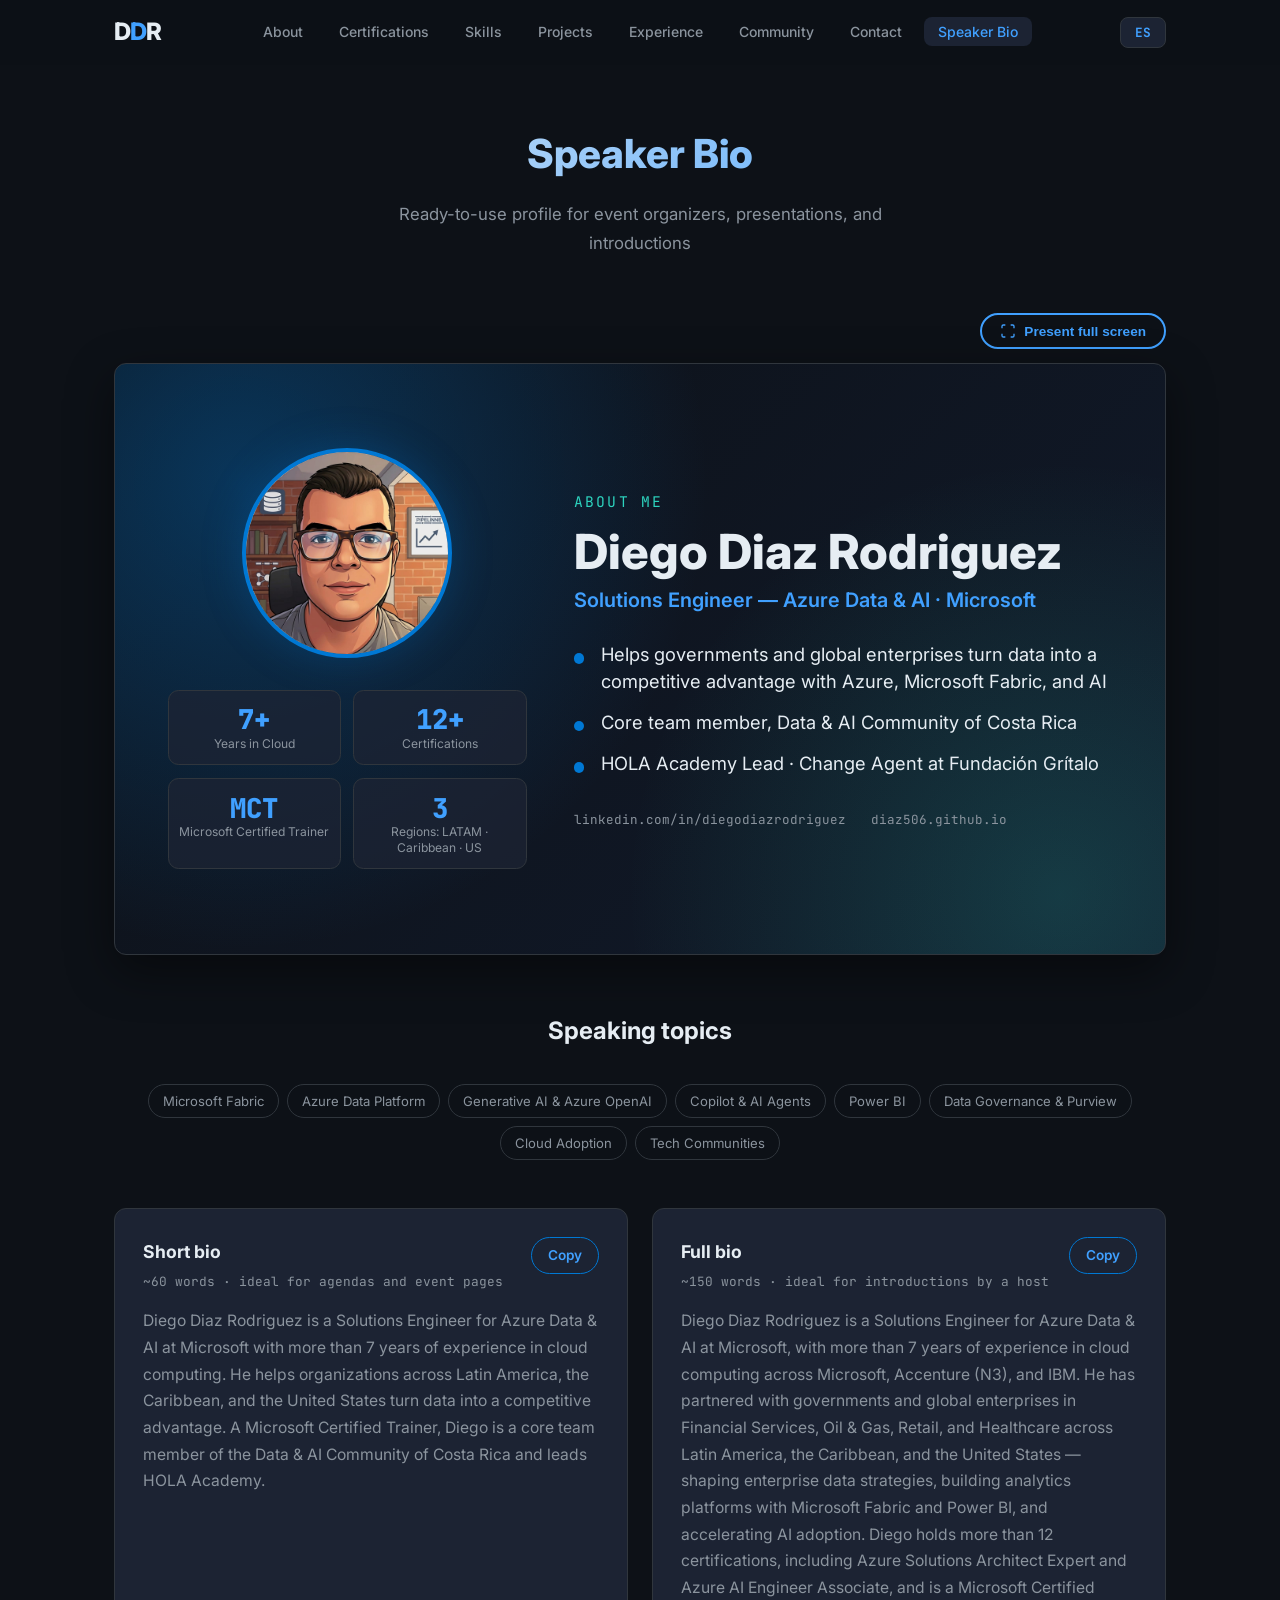
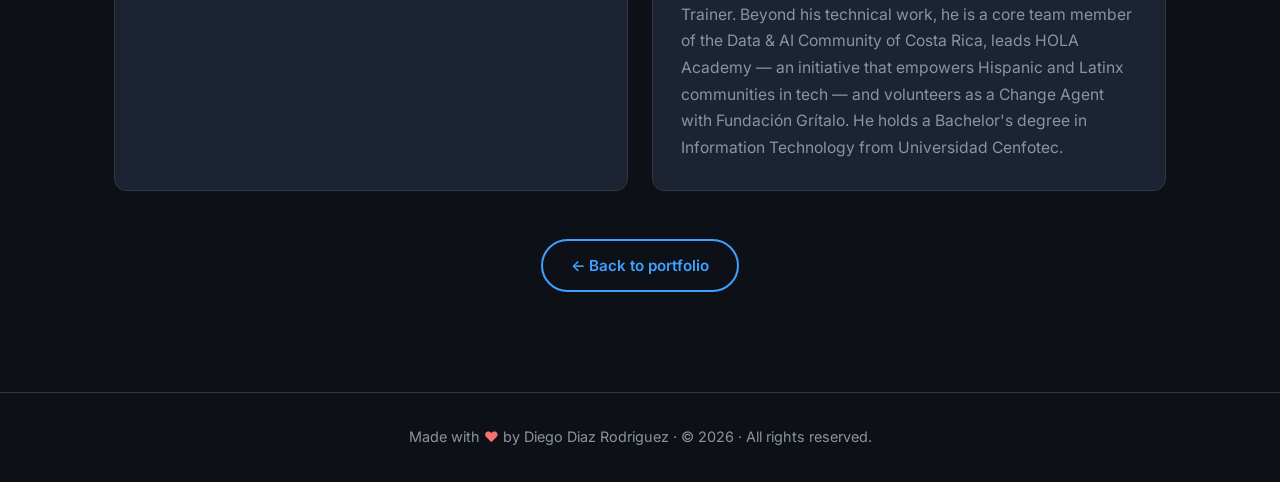
==== bio.html @ b1896396 "Update cloud experience to 7+, add Data & AI Community core team, add Speaker Bio page - About: Year" ====
<!DOCTYPE html>
<html lang="en" data-lang="en">
<head>
  <meta charset="UTF-8" />
  <meta name="viewport" content="width=device-width, initial-scale=1.0" />
  <title>Speaker Bio — Diego Diaz Rodriguez</title>
  <meta name="description" content="Speaker bio for Diego Diaz Rodriguez — Solutions Engineer, Azure Data & AI at Microsoft. Ready-to-use bios and an About Me slide for events and presentations." />
  <meta property="og:title" content="Speaker Bio — Diego Diaz Rodriguez" />
  <meta property="og:description" content="Ready-to-use speaker bio and About Me slide for events and presentations." />
  <meta property="og:type" content="profile" />
  <meta property="og:url" content="https://diaz506.github.io/bio.html" />
  <meta name="theme-color" content="#0d1117" />
  <link rel="preconnect" href="https://fonts.googleapis.com" />
  <link rel="preconnect" href="https://fonts.gstatic.com" crossorigin />
  <link href="https://fonts.googleapis.com/css2?family=Inter:wght@300;400;500;600;700;800&family=JetBrains+Mono:wght@400;500&display=swap" rel="stylesheet" />
  <link rel="stylesheet" href="css/style.css" />
  <link rel="icon" type="image/svg+xml" href="assets/favicon.svg" />
</head>
<body class="bio-page">

  <a href="#bio" class="skip-link">Skip to content</a>

  <!-- ═══════════════ NAVIGATION ═══════════════ -->
  <nav class="navbar scrolled" id="navbar">
    <div class="nav-container">
      <a href="index.html" class="nav-logo">D<span class="accent">D</span>R</a>
      <ul class="nav-links" id="nav-links">
        <li><a href="index.html#about" data-i18n="nav.about">About</a></li>
        <li><a href="index.html#certs" data-i18n="nav.certs">Certifications</a></li>
        <li><a href="index.html#skills" data-i18n="nav.skills">Skills</a></li>
        <li><a href="index.html#projects" data-i18n="nav.projects">Projects</a></li>
        <li><a href="index.html#experience" data-i18n="nav.experience">Experience</a></li>
        <li><a href="index.html#community" data-i18n="nav.community">Community</a></li>
        <li><a href="index.html#contact" data-i18n="nav.contact">Contact</a></li>
        <li><a href="bio.html" class="nav-bio active" aria-current="page" data-i18n="nav.bio">Speaker Bio</a></li>
      </ul>
      <div class="nav-actions">
        <button class="lang-toggle" id="lang-toggle" aria-label="Toggle language">
          <span data-i18n="lang_toggle">ES</span>
        </button>
        <button class="nav-hamburger" id="nav-hamburger" aria-label="Toggle menu" aria-expanded="false" aria-controls="nav-links">
          <span></span><span></span><span></span>
        </button>
      </div>
    </div>
  </nav>

  <main>
  <section class="section bio-section" id="bio">
    <div class="container">
      <h1 class="section-heading" data-i18n="bio.heading">Speaker Bio</h1>
      <p class="section-subtitle" data-i18n="bio.subtitle">Ready-to-use profile for event organizers, presentations, and introductions</p>

      <!-- ── About Me slide (16:9) ── -->
      <div class="bio-slide-toolbar">
        <button type="button" class="btn btn-outline btn-sm" id="bio-fullscreen">
          <svg viewBox="0 0 24 24" width="16" height="16" fill="none" stroke="currentColor" stroke-width="2" aria-hidden="true"><path d="M8 3H5a2 2 0 0 0-2 2v3M21 8V5a2 2 0 0 0-2-2h-3M3 16v3a2 2 0 0 0 2 2h3M16 21h3a2 2 0 0 0 2-2v-3"/></svg>
          <span data-i18n="bio.fullscreen">Present full screen</span>
        </button>
      </div>

      <div class="bio-slide" id="bio-slide">
        <div class="bio-slide-inner">
          <div class="bio-slide-left">
            <div class="bio-slide-avatar">
              <img src="assets/images/Avatar.jpeg" alt="Diego Diaz Rodriguez" />
            </div>
            <div class="bio-slide-stats">
              <div class="bio-stat"><span class="bio-stat-number" data-i18n="bio.stat1_number">7+</span><span class="bio-stat-label" data-i18n="bio.stat1_label">Years in Cloud</span></div>
              <div class="bio-stat"><span class="bio-stat-number" data-i18n="bio.stat2_number">12+</span><span class="bio-stat-label" data-i18n="bio.stat2_label">Certifications</span></div>
              <div class="bio-stat"><span class="bio-stat-number" data-i18n="bio.stat3_number">MCT</span><span class="bio-stat-label" data-i18n="bio.stat3_label">Microsoft Certified Trainer</span></div>
              <div class="bio-stat"><span class="bio-stat-number" data-i18n="bio.stat4_number">3</span><span class="bio-stat-label" data-i18n="bio.stat4_label">Regions: LATAM · Caribbean · US</span></div>
            </div>
          </div>
          <div class="bio-slide-right">
            <span class="bio-slide-label" data-i18n="bio.slide_label">About me</span>
            <h2 class="bio-slide-name" data-i18n="bio.slide_name">Diego Diaz Rodriguez</h2>
            <p class="bio-slide-title" data-i18n="bio.slide_title">Solutions Engineer — Azure Data &amp; AI · Microsoft</p>
            <ul class="bio-slide-points">
              <li data-i18n="bio.point1">Helps governments and global enterprises turn data into a competitive advantage with Azure, Microsoft Fabric, and AI</li>
              <li data-i18n="bio.point2">Core team member, Data &amp; AI Community of Costa Rica</li>
              <li data-i18n="bio.point3">HOLA Academy Lead · Change Agent at Fundación Grítalo</li>
            </ul>
            <div class="bio-slide-footer">
              <span>linkedin.com/in/diegodiazrodriguez</span>
              <span>diaz506.github.io</span>
            </div>
          </div>
        </div>
      </div>

      <!-- ── Speaking topics ── -->
      <h2 class="section-subheading" data-i18n="bio.topics_heading">Speaking topics</h2>
      <div class="skill-tags bio-topics">
        <span class="skill-tag">Microsoft Fabric</span>
        <span class="skill-tag">Azure Data Platform</span>
        <span class="skill-tag">Generative AI &amp; Azure OpenAI</span>
        <span class="skill-tag">Copilot &amp; AI Agents</span>
        <span class="skill-tag">Power BI</span>
        <span class="skill-tag">Data Governance &amp; Purview</span>
        <span class="skill-tag">Cloud Adoption</span>
        <span class="skill-tag">Tech Communities</span>
      </div>

      <!-- ── Copyable bios ── -->
      <div class="bio-texts">
        <article class="bio-text-card">
          <header>
            <div>
              <h3 data-i18n="bio.short_heading">Short bio</h3>
              <span class="bio-text-hint" data-i18n="bio.short_hint">~60 words · ideal for agendas and event pages</span>
            </div>
            <button type="button" class="bio-copy" data-copy-target="bio-short" data-i18n="bio.copy">Copy</button>
          </header>
          <p id="bio-short" data-i18n="bio.short">Diego Diaz Rodriguez is a Solutions Engineer for Azure Data &amp; AI at Microsoft with more than 7 years of experience in cloud computing. He helps organizations across Latin America, the Caribbean, and the United States turn data into a competitive advantage. A Microsoft Certified Trainer, Diego is a core team member of the Data &amp; AI Community of Costa Rica and leads HOLA Academy.</p>
        </article>

        <article class="bio-text-card">
          <header>
            <div>
              <h3 data-i18n="bio.long_heading">Full bio</h3>
              <span class="bio-text-hint" data-i18n="bio.long_hint">~150 words · ideal for introductions by a host</span>
            </div>
            <button type="button" class="bio-copy" data-copy-target="bio-long" data-i18n="bio.copy">Copy</button>
          </header>
          <p id="bio-long" data-i18n="bio.long">Diego Diaz Rodriguez is a Solutions Engineer for Azure Data &amp; AI at Microsoft, with more than 7 years of experience in cloud computing across Microsoft, Accenture (N3), and IBM. He has partnered with governments and global enterprises in Financial Services, Oil &amp; Gas, Retail, and Healthcare across Latin America, the Caribbean, and the United States — shaping enterprise data strategies, building analytics platforms with Microsoft Fabric and Power BI, and accelerating AI adoption. Diego holds more than 12 certifications, including Azure Solutions Architect Expert and Azure AI Engineer Associate, and is a Microsoft Certified Trainer. Beyond his technical work, he is a core team member of the Data &amp; AI Community of Costa Rica, leads HOLA Academy — an initiative that empowers Hispanic and Latinx communities in tech — and volunteers as a Change Agent with Fundación Grítalo. He holds a Bachelor's degree in Information Technology from Universidad Cenfotec.</p>
        </article>
      </div>

      <div class="bio-back">
        <a href="index.html" class="btn btn-outline" data-i18n="bio.back">← Back to portfolio</a>
      </div>
    </div>
  </section>
  </main>

  <!-- ═══════════════ FOOTER ═══════════════ -->
  <footer class="footer">
    <div class="container">
      <p>
        <span data-i18n="footer.made_with">Made with</span> <span class="heart">♥</span> <span data-i18n="footer.by">by Diego Diaz Rodriguez</span>
        &middot; &copy; 2026 &middot;
        <span data-i18n="footer.rights">All rights reserved.</span>
      </p>
    </div>
  </footer>

  <script src="js/i18n.js"></script>
  <script src="js/main.js"></script>
  <script>
    (function () {
      /* Full-screen "About me" slide */
      var slide = document.getElementById('bio-slide');
      var fsBtn = document.getElementById('bio-fullscreen');
      if (fsBtn && slide && slide.requestFullscreen) {
        fsBtn.addEventListener('click', function () { slide.requestFullscreen(); });
      } else if (fsBtn) {
        fsBtn.hidden = true;
      }

      /* Copy-to-clipboard for bios (uses whatever language is showing) */
      var labels = { en: ['Copy', 'Copied!'], es: ['Copiar', '¡Copiado!'] };
      document.querySelectorAll('.bio-copy').forEach(function (btn) {
        btn.addEventListener('click', function () {
          var el = document.getElementById(btn.getAttribute('data-copy-target'));
          var lang = document.documentElement.getAttribute('lang') === 'es' ? 'es' : 'en';
          if (!el || !navigator.clipboard) return;
          navigator.clipboard.writeText(el.textContent.trim()).then(function () {
            btn.textContent = labels[lang][1];
            btn.classList.add('copied');
            setTimeout(function () {
              var now = document.documentElement.getAttribute('lang') === 'es' ? 'es' : 'en';
              btn.textContent = labels[now][0];
              btn.classList.remove('copied');
            }, 1800);
          });
        });
      });
    })();
  </script>
</body>
</html>
---- css/style.css ----
/* ═══════════════════════════════════════════
   Diego Díaz — Personal Page Styles
   Dark theme · Azure accent · Responsive
   ═══════════════════════════════════════════ */

/* ── CSS Custom Properties ── */
:root {
  --bg:          #0d1117;
  --bg-alt:      #161b22;
  --surface:     #1c2333;
  --surface-hover:#242d3d;
  --border:      #30363d;
  --text:        #e6edf3;
  --text-muted:  #8b949e;
  --accent:      #0078d4;
  --accent-light:#40a0ff;
  --accent-glow: rgba(0, 120, 212, 0.25);
  --teal:        #2dd4bf;
  --purple:      #a78bfa;
  --orange:      #f59e0b;
  --pink:        #ec4899;
  --green:       #34d399;
  --red:         #f87171;
  --font:        'Inter', -apple-system, BlinkMacSystemFont, sans-serif;
  --mono:        'JetBrains Mono', monospace;
  --radius:      12px;
  --radius-sm:   8px;
  --transition:  0.3s cubic-bezier(0.4, 0, 0.2, 1);
  --max-width:   1100px;
}

/* ── Reset ── */
*, *::before, *::after { box-sizing: border-box; margin: 0; padding: 0; }
html { scroll-behavior: smooth; scroll-padding-top: 80px; }
body {
  font-family: var(--font);
  background: var(--bg);
  color: var(--text);
  line-height: 1.7;
  -webkit-font-smoothing: antialiased;
  overflow-x: hidden;
}
a { color: var(--accent-light); text-decoration: none; transition: color var(--transition); }
a:hover { color: var(--teal); }
a:focus-visible, button:focus-visible { outline: 2px solid var(--accent-light); outline-offset: 2px; border-radius: 4px; }
img { max-width: 100%; display: block; }
ul { list-style: none; }

/* ── Utility ── */
.container { max-width: var(--max-width); margin: 0 auto; padding: 0 24px; }
.accent { color: var(--accent-light); }

/* Skip link (accessibility) */
.skip-link {
  position: absolute; top: -100%; left: 16px;
  background: var(--accent); color: #fff;
  padding: 8px 16px; border-radius: 0 0 8px 8px;
  font-weight: 600; z-index: 2000;
  transition: top 0.2s;
}
.skip-link:focus { top: 0; }

.heart { color: var(--red); animation: heartbeat 1.5s ease-in-out infinite; }
@keyframes heartbeat {
  0%, 100% { transform: scale(1); }
  50% { transform: scale(1.15); }
}

/* ── Buttons ── */
.btn {
  display: inline-flex; align-items: center; gap: 8px;
  padding: 12px 28px; border-radius: 50px;
  font-weight: 600; font-size: 0.95rem;
  transition: all var(--transition); cursor: pointer; border: 2px solid transparent;
}
.btn-primary {
  background: var(--accent); color: #fff; border-color: var(--accent);
}
.btn-primary:hover {
  background: var(--accent-light); border-color: var(--accent-light); color: #fff;
  box-shadow: 0 0 24px var(--accent-glow);
}
.btn-outline {
  background: transparent; color: var(--accent-light); border-color: var(--accent-light);
}
.btn-outline:hover {
  background: var(--accent); color: #fff; border-color: var(--accent);
}

/* ═══════════════ NAVBAR ═══════════════ */
.navbar {
  position: fixed; top: 0; left: 0; right: 0; z-index: 1000;
  background: rgba(13, 17, 23, 0.85);
  backdrop-filter: blur(12px); -webkit-backdrop-filter: blur(12px);
  border-bottom: 1px solid transparent;
  transition: border-color var(--transition), background var(--transition);
}
.navbar.scrolled { border-bottom-color: var(--border); }
.nav-container {
  max-width: var(--max-width); margin: 0 auto; padding: 0 24px;
  display: flex; align-items: center; justify-content: space-between; height: 64px;
}
.nav-logo {
  font-size: 1.5rem; font-weight: 800; color: var(--text); letter-spacing: -1px;
}
.nav-logo:hover { color: var(--text); }
.nav-links { display: flex; gap: 8px; }
.nav-links a {
  padding: 6px 14px; border-radius: 8px;
  font-size: 0.875rem; font-weight: 500; color: var(--text-muted);
  transition: all var(--transition);
}
.nav-links a:hover, .nav-links a.active { color: var(--text); background: var(--surface); }
.nav-actions { display: flex; align-items: center; gap: 12px; }
.lang-toggle {
  background: var(--surface); color: var(--accent-light);
  border: 1px solid var(--border); border-radius: 8px;
  padding: 6px 14px; font-size: 0.8rem; font-weight: 700;
  font-family: var(--mono); cursor: pointer; transition: all var(--transition);
}
.lang-toggle:hover { background: var(--accent); color: #fff; border-color: var(--accent); }

/* Hamburger */
.nav-hamburger {
  display: none; background: none; border: none; cursor: pointer;
  width: 28px; height: 20px; position: relative; flex-direction: column; justify-content: space-between;
}
.nav-hamburger span {
  display: block; width: 100%; height: 2px; background: var(--text);
  border-radius: 2px; transition: all var(--transition);
}
.nav-hamburger.open span:nth-child(1) { transform: rotate(45deg) translate(6px, 6px); }
.nav-hamburger.open span:nth-child(2) { opacity: 0; }
.nav-hamburger.open span:nth-child(3) { transform: rotate(-45deg) translate(6px, -6px); }

/* ═══════════════ HERO ═══════════════ */
.hero {
  position: relative; min-height: 100vh;
  display: flex; flex-direction: column; align-items: center; justify-content: center;
  text-align: center; padding: 120px 24px 80px; overflow: hidden;
}
#hero-canvas {
  position: absolute; top: 0; left: 0; width: 100%; height: 100%;
  pointer-events: none; z-index: 0;
}
.hero-content { position: relative; z-index: 1; }
.hero-avatar {
  margin: 0 auto 28px;
  width: 160px; height: 160px; border-radius: 50%;
  border: 3px solid var(--accent);
  box-shadow: 0 0 40px var(--accent-glow), 0 0 80px rgba(0, 120, 212, 0.1);
  overflow: hidden; animation: float 6s ease-in-out infinite;
}
.hero-avatar img { width: 100%; height: 100%; object-fit: cover; }
@keyframes float {
  0%, 100% { transform: translateY(0); }
  50% { transform: translateY(-10px); }
}
.hero-greeting {
  font-size: 1.1rem; color: var(--accent-light); font-weight: 500;
  letter-spacing: 2px; text-transform: uppercase; margin-bottom: 8px;
  opacity: 0; animation: fadeUp 0.8s 0.2s forwards;
}
.hero-name {
  font-size: clamp(2.5rem, 7vw, 5rem); font-weight: 800;
  line-height: 1.1; margin-bottom: 12px;
  opacity: 0; animation: fadeUp 0.8s 0.4s forwards;
}
.hero-name-text {
  background: linear-gradient(135deg, var(--text) 0%, var(--accent-light) 50%, var(--teal) 100%);
  -webkit-background-clip: text; background-clip: text; -webkit-text-fill-color: transparent;
}
.hero-title {
  font-size: clamp(1.1rem, 3vw, 1.5rem); font-weight: 400;
  color: var(--text-muted); margin-bottom: 16px;
  opacity: 0; animation: fadeUp 0.8s 0.6s forwards;
}
.hero-subtitle {
  font-size: 1rem; color: var(--text-muted); max-width: 540px; margin: 0 auto 36px;
  opacity: 0; animation: fadeUp 0.8s 0.8s forwards;
}
.hero-cta {
  display: flex; gap: 16px; justify-content: center; flex-wrap: wrap;
  opacity: 0; animation: fadeUp 0.8s 1s forwards;
}
@keyframes fadeUp {
  from { opacity: 0; transform: translateY(24px); }
  to   { opacity: 1; transform: translateY(0); }
}

/* Scroll indicator */
.hero-scroll-indicator {
  position: absolute; bottom: 32px; left: 50%; transform: translateX(-50%);
  opacity: 0; animation: fadeUp 0.8s 1.4s forwards;
}
.mouse {
  width: 26px; height: 40px; border: 2px solid var(--text-muted);
  border-radius: 14px; display: flex; justify-content: center; padding-top: 8px;
}
.mouse-wheel {
  width: 3px; height: 8px; background: var(--accent-light); border-radius: 3px;
  animation: scroll-wheel 2s infinite;
}
@keyframes scroll-wheel {
  0%   { opacity: 1; transform: translateY(0); }
  100% { opacity: 0; transform: translateY(12px); }
}

/* ═══════════════ SECTIONS ═══════════════ */
.section { padding: 100px 0; }
.section-alt { background: var(--bg-alt); }
.section-heading {
  font-size: clamp(1.8rem, 4vw, 2.5rem); font-weight: 800;
  text-align: center; margin-bottom: 12px;
  background: linear-gradient(135deg, var(--text), var(--accent-light));
  -webkit-background-clip: text; background-clip: text; -webkit-text-fill-color: transparent;
}
.section-subtitle {
  text-align: center; color: var(--text-muted); font-size: 1.05rem;
  max-width: 560px; margin: 0 auto 56px;
}

/* ── Reveal animation ── */
.reveal {
  opacity: 0; transform: translateY(32px);
  transition: opacity 0.7s var(--transition), transform 0.7s var(--transition);
}
.reveal.visible { opacity: 1; transform: translateY(0); }

/* ═══════════════ ABOUT ═══════════════ */
.about-grid {
  display: grid; grid-template-columns: 1fr 1fr; gap: 48px; align-items: center;
}
.about-text p { color: var(--text-muted); margin-bottom: 18px; font-size: 1.05rem; }
.about-highlights { display: flex; gap: 20px; flex-wrap: wrap; }
.highlight-card {
  flex: 1; min-width: 120px; text-align: center;
  background: var(--surface); border: 1px solid var(--border);
  border-radius: var(--radius); padding: 28px 16px;
  transition: all var(--transition);
}
.highlight-card:hover {
  border-color: var(--accent); transform: translateY(-4px);
  box-shadow: 0 8px 32px var(--accent-glow);
}
.highlight-number {
  display: block; font-size: 2.2rem; font-weight: 800;
  color: var(--accent-light); font-family: var(--mono);
}
.highlight-label { font-size: 0.85rem; color: var(--text-muted); }

/* ═══════════════ CERTIFICATIONS ═══════════════ */
.certs-grid {
  display: grid; grid-template-columns: repeat(auto-fill, minmax(260px, 1fr));
  gap: 20px;
}
.cert-card {
  display: flex; align-items: center; gap: 16px;
  background: var(--surface); border: 1px solid var(--border);
  border-radius: var(--radius); padding: 20px;
  transition: all var(--transition); cursor: default;
}
.cert-card:hover {
  transform: translateY(-4px); border-color: var(--accent);
  box-shadow: 0 8px 32px var(--accent-glow);
}
.cert-icon { flex-shrink: 0; width: 64px; height: 64px; }
.cert-icon img {
  width: 100%; height: 100%; object-fit: contain;
  filter: drop-shadow(0 0 8px var(--accent-glow));
  transition: transform var(--transition);
}
.cert-card:hover .cert-icon img { transform: scale(1.1); }

/* Cert level accent colors on hover */
.cert-expert:hover { border-color: var(--orange); box-shadow: 0 8px 32px rgba(245,158,11,0.2); }
.cert-associate:hover { border-color: var(--teal); box-shadow: 0 8px 32px rgba(45,212,191,0.2); }
.cert-fundamentals:hover { border-color: var(--accent-light); box-shadow: 0 8px 32px var(--accent-glow); }
.cert-specialty:hover { border-color: var(--purple); box-shadow: 0 8px 32px rgba(167,139,250,0.2); }
.cert-trainer:hover { border-color: var(--pink); box-shadow: 0 8px 32px rgba(236,72,153,0.2); }
.cert-iso:hover { border-color: var(--green); box-shadow: 0 8px 32px rgba(52,211,153,0.2); }
.cert-svg-iso { color: var(--green); }
.cert-info { flex: 1; min-width: 0; }
.cert-badge {
  display: inline-block; font-size: 0.7rem; font-weight: 700;
  text-transform: uppercase; letter-spacing: 1px;
  padding: 2px 10px; border-radius: 20px; margin-bottom: 6px;
}
.cert-badge--expert      { background: rgba(245,158,11,0.15); color: var(--orange); }
.cert-badge--associate   { background: rgba(45,212,191,0.15); color: var(--teal); }
.cert-badge--fundamentals{ background: rgba(0,120,212,0.15);  color: var(--accent-light); }
.cert-badge--specialty   { background: rgba(167,139,250,0.15); color: var(--purple); }
.cert-badge--trainer     { background: rgba(236,72,153,0.15); color: var(--pink); }
.cert-badge--iso         { background: rgba(52,211,153,0.15); color: var(--green); }

.cert-info h3 { font-size: 0.9rem; font-weight: 600; line-height: 1.3; }
.cert-code { font-size: 0.8rem; color: var(--text-muted); font-family: var(--mono); }
.certs-verify { text-align: center; margin-top: 40px; }

/* ═══════════════ SKILLS ═══════════════ */
.skills-grid {
  display: flex; flex-wrap: wrap; gap: 24px;
  justify-content: center;
}
.skills-grid > .skill-category {
  flex: 0 1 calc((100% - 48px) / 3);
  min-width: 280px;
}
.skill-category {
  background: var(--surface); border: 1px solid var(--border);
  border-radius: var(--radius); padding: 28px;
  transition: all var(--transition);
}
.skill-category:hover {
  border-color: var(--accent); box-shadow: 0 4px 24px var(--accent-glow);
}
.skill-category-header {
  display: flex; align-items: center; gap: 12px; margin-bottom: 18px;
}
.skill-icon { width: 28px; height: 28px; color: var(--accent-light); flex-shrink: 0; }
.skill-category h3 { font-size: 1rem; font-weight: 600; }
.skill-tags { display: flex; flex-wrap: wrap; gap: 8px; }
.skill-tag {
  background: var(--bg); border: 1px solid var(--border);
  padding: 5px 14px; border-radius: 20px;
  font-size: 0.82rem; color: var(--text-muted);
  transition: all var(--transition);
}
.skill-tag:hover { border-color: var(--accent-light); color: var(--accent-light); }

/* Full-width soft skills card below the grid */
.skill-category-wide {
  margin-top: 24px;
}

/* ═══════════════ PROJECTS ═══════════════ */
.projects-grid {
  display: grid; grid-template-columns: repeat(auto-fill, minmax(340px, 1fr));
  gap: 28px;
}
.project-card {
  background: var(--surface); border: 1px solid var(--border);
  border-radius: var(--radius); padding: 28px;
  display: flex; flex-direction: column;
  transition: all var(--transition);
}
.project-card:hover {
  border-color: var(--accent); transform: translateY(-4px);
  box-shadow: 0 12px 40px var(--accent-glow);
}
.project-header { display: flex; justify-content: space-between; align-items: center; margin-bottom: 18px; }
.project-icon { width: 40px; height: 40px; color: var(--accent-light); }
.project-links a { color: var(--text-muted); transition: color var(--transition); }
.project-links a:hover { color: var(--accent-light); }
.project-links svg { width: 22px; height: 22px; }
.project-name { font-size: 1.25rem; font-weight: 700; margin-bottom: 10px; }
.project-desc { color: var(--text-muted); font-size: 0.95rem; flex: 1; margin-bottom: 18px; }
.project-tech { display: flex; flex-wrap: wrap; gap: 8px; margin-bottom: 18px; }
.project-tech span {
  background: var(--bg); border: 1px solid var(--border);
  padding: 3px 12px; border-radius: 20px;
  font-size: 0.78rem; color: var(--teal); font-family: var(--mono);
}
.project-link { font-weight: 600; font-size: 0.9rem; color: var(--accent-light); }
.project-link:hover { color: var(--teal); }

/* ═══════════════ EXPERIENCE TIMELINE ═══════════════ */
.timeline { position: relative; max-width: 680px; margin: 0 auto; padding-left: 40px; }
.timeline::before {
  content: ''; position: absolute; left: 14px; top: 0; bottom: 0;
  width: 2px; background: var(--border);
}
.timeline-item { position: relative; margin-bottom: 40px; }
.timeline-dot {
  position: absolute; left: -34px; top: 6px;
  width: 14px; height: 14px; border-radius: 50%;
  background: var(--accent); border: 3px solid var(--bg);
  box-shadow: 0 0 0 3px var(--accent);
}
.timeline-dot--award { background: var(--orange); box-shadow: 0 0 0 3px var(--orange); }
.timeline-content {
  background: var(--surface); border: 1px solid var(--border);
  border-radius: var(--radius); padding: 24px;
  transition: all var(--transition);
}
.timeline-content:hover { border-color: var(--accent); }
.timeline-content--award { border-color: rgba(245,158,11,0.3); }
.timeline-content--award:hover { border-color: var(--orange); box-shadow: 0 4px 24px rgba(245,158,11,0.15); }
.timeline-content h3 { font-size: 1.1rem; margin-bottom: 4px; }
.timeline-company {
  display: inline-block; font-size: 0.85rem; color: var(--accent-light);
  font-weight: 600; margin-bottom: 4px;
}
.timeline-period {
  display: block; font-size: 0.8rem; color: var(--text-muted);
  font-family: var(--mono); margin-bottom: 10px;
}
.timeline-content p { color: var(--text-muted); font-size: 0.95rem; }

/* Section sub-heading (e.g. Education) */
.section-subheading {
  font-size: 1.5rem; font-weight: 700; text-align: center;
  margin: 64px 0 32px; color: var(--text);
}

/* Education cards */
.education-grid {
  display: grid; grid-template-columns: repeat(auto-fill, minmax(280px, 1fr));
  gap: 24px; max-width: 900px; margin: 0 auto;
}
.edu-card {
  background: var(--surface); border: 1px solid var(--border);
  border-radius: var(--radius); padding: 28px; text-align: center;
  transition: all var(--transition);
}
.edu-card:hover {
  border-color: var(--accent); transform: translateY(-4px);
  box-shadow: 0 8px 32px var(--accent-glow);
}
.edu-icon { font-size: 2rem; margin-bottom: 12px; }
.edu-card h4 { font-size: 1rem; font-weight: 600; margin-bottom: 6px; }
.edu-school { display: block; color: var(--accent-light); font-weight: 500; font-size: 0.9rem; margin-bottom: 4px; }
.edu-period { display: block; color: var(--text-muted); font-size: 0.82rem; font-family: var(--mono); }

/* ═══════════════ COMMUNITY ═══════════════ */
.community-grid {
  display: grid; grid-template-columns: repeat(auto-fit, minmax(300px, 1fr));
  gap: 28px;
}
.community-card {
  background: var(--surface); border: 1px solid var(--border);
  border-radius: var(--radius); padding: 32px; text-align: center;
  transition: all var(--transition);
}
.community-card:hover {
  border-color: var(--accent); transform: translateY(-4px);
  box-shadow: 0 8px 32px var(--accent-glow);
}
.community-icon { font-size: 2.5rem; margin-bottom: 16px; }
.community-card h3 { font-size: 1.15rem; margin-bottom: 4px; }
.community-org { display: block; color: var(--accent-light); font-weight: 600; font-size: 0.9rem; margin-bottom: 4px; }
.community-period { display: block; color: var(--text-muted); font-size: 0.82rem; margin-bottom: 14px; font-family: var(--mono); }
.community-card p { color: var(--text-muted); font-size: 0.95rem; }

/* ═══════════════ CONTACT ═══════════════ */
.contact-links {
  display: flex; justify-content: center;
  gap: 20px; max-width: 900px; margin: 0 auto;
}
.contact-card {
  display: flex; flex-direction: column; align-items: center; gap: 12px;
  background: var(--surface); border: 1px solid var(--border);
  border-radius: var(--radius); padding: 32px 20px;
  transition: all var(--transition); text-align: center;
}
.contact-card:hover {
  border-color: var(--accent); transform: translateY(-4px);
  box-shadow: 0 8px 32px var(--accent-glow); color: var(--text);
}
.contact-card svg { width: 32px; height: 32px; color: var(--accent-light); }
.contact-card span { font-weight: 600; color: var(--text-muted); transition: color var(--transition); }
.contact-card:hover span { color: var(--text); }

/* ═══════════════ FOOTER ═══════════════ */
.footer {
  padding: 32px 0; text-align: center; border-top: 1px solid var(--border);
  color: var(--text-muted); font-size: 0.9rem;
}

/* ═══════════════ RESPONSIVE ═══════════════ */
@media (max-width: 1024px) {
  .skills-grid > .skill-category { flex: 0 1 calc((100% - 24px) / 2); }
}

@media (max-width: 768px) {
  .nav-links { 
    display: none; flex-direction: column; gap: 0;
    position: absolute; top: 64px; left: 0; right: 0;
    background: var(--bg-alt); border-bottom: 1px solid var(--border);
    padding: 12px 0;
  }
  .nav-links.open { display: flex; }
  .nav-links a { padding: 12px 24px; border-radius: 0; }
  .nav-hamburger { display: flex; }
  .about-grid { grid-template-columns: 1fr; gap: 32px; }
  .about-highlights { justify-content: center; }
  .certs-grid { grid-template-columns: 1fr; }
  .skills-grid > .skill-category { flex: 1 1 100%; }
  .projects-grid { grid-template-columns: 1fr; }
  .community-grid { grid-template-columns: 1fr; }
  .contact-links { flex-direction: column; align-items: center; }
  .hero-cta { flex-direction: column; align-items: center; }
}

@media (max-width: 480px) {
  .section { padding: 64px 0; }
  .hero { padding: 100px 16px 60px; }
  .contact-links { flex-direction: column; align-items: center; }
  .about-highlights { flex-direction: column; align-items: center; }
  .highlight-card { min-width: 100%; }
}

/* ═══════════════ REDUCED MOTION ═══════════════ */
@media (prefers-reduced-motion: reduce) {
  *, *::before, *::after { animation-duration: 0.01ms !important; animation-iteration-count: 1 !important; transition-duration: 0.01ms !important; }
  html { scroll-behavior: auto; }
  .reveal { opacity: 1; transform: none; }
}

/* ═══════════════ SPEAKER BIO PAGE ═══════════════ */
.nav-bio { color: var(--accent-light) !important; }
.bio-section { padding-top: 120px; }
.bio-section .section-heading, .bio-section .section-subtitle { text-align: center; }
.btn-sm { padding: 8px 18px; font-size: 0.85rem; }

.bio-slide-toolbar { display: flex; justify-content: flex-end; margin-bottom: 14px; }

/* 16:9 slide — sizes scale with the slide's own width (container query units) */
.bio-slide {
  container-type: inline-size;
  aspect-ratio: 16 / 9; width: 100%;
  border-radius: var(--radius); overflow: hidden;
  border: 1px solid var(--border);
  background:
    radial-gradient(circle at 12% 20%, rgba(0, 120, 212, 0.35), transparent 45%),
    radial-gradient(circle at 90% 90%, rgba(45, 212, 191, 0.18), transparent 40%),
    linear-gradient(135deg, #0d1117 0%, #111a2b 100%);
  box-shadow: 0 16px 48px rgba(0, 0, 0, 0.45);
}
.bio-slide-inner {
  display: grid; grid-template-columns: 38% 1fr; height: 100%;
  padding: 5cqw; gap: 4.5cqw; align-items: center;
}
.bio-slide-left { display: flex; flex-direction: column; align-items: center; gap: 3cqw; }
.bio-slide-avatar {
  width: 20cqw; height: 20cqw; border-radius: 50%; overflow: hidden;
  border: 0.4cqw solid var(--accent); box-shadow: 0 0 4cqw var(--accent-glow);
}
.bio-slide-avatar img { width: 100%; height: 100%; object-fit: cover; }
.bio-slide-stats { display: grid; grid-template-columns: 1fr 1fr; gap: 1.2cqw; width: 100%; }
.bio-stat {
  background: rgba(28, 35, 51, 0.75); border: 1px solid var(--border);
  border-radius: 1cqw; padding: 1.2cqw 0.8cqw; text-align: center;
}
.bio-stat-number { display: block; font-family: var(--mono); font-weight: 800; font-size: 2.6cqw; color: var(--accent-light); line-height: 1.2; }
.bio-stat-label { display: block; font-size: 1.15cqw; color: var(--text-muted); line-height: 1.3; }
.bio-slide-label {
  display: inline-block; font-family: var(--mono); font-size: 1.4cqw; letter-spacing: 0.15em;
  text-transform: uppercase; color: var(--teal); margin-bottom: 1cqw;
}
.bio-slide-name { font-size: 4.6cqw; font-weight: 800; line-height: 1.1; margin-bottom: 0.8cqw; }
.bio-slide-title { font-size: 1.9cqw; color: var(--accent-light); font-weight: 600; margin-bottom: 2.6cqw; line-height: 1.35; }
.bio-slide-points { display: flex; flex-direction: column; gap: 1.4cqw; }
.bio-slide-points li {
  position: relative; padding-left: 2.6cqw;
  font-size: 1.75cqw; line-height: 1.45; color: var(--text);
}
.bio-slide-points li::before {
  content: ""; position: absolute; left: 0; top: 0.65em;
  width: 1cqw; height: 1cqw; border-radius: 50%; background: var(--accent);
}
.bio-slide-footer {
  display: flex; gap: 2.4cqw; margin-top: 3cqw;
  font-family: var(--mono); font-size: 1.2cqw; color: var(--text-muted);
}

/* Full-screen presentation mode */
.bio-slide:fullscreen {
  width: 100vw; height: 100vh; aspect-ratio: auto; border: 0; border-radius: 0;
  display: flex; align-items: center; justify-content: center;
}
.bio-slide:fullscreen .bio-slide-inner { width: min(100vw, 177.78vh); height: min(100vh, 56.25vw); }
.bio-slide:fullscreen { container-type: normal; }
.bio-slide:fullscreen .bio-slide-inner { container-type: inline-size; }

.bio-topics { justify-content: center; margin-bottom: 48px; }
.bio-section .section-subheading { text-align: center; margin-top: 56px; }

.bio-texts { display: grid; grid-template-columns: 1fr 1fr; gap: 24px; }
.bio-text-card {
  background: var(--surface); border: 1px solid var(--border);
  border-radius: var(--radius); padding: 28px;
}
.bio-text-card header { display: flex; justify-content: space-between; align-items: flex-start; gap: 16px; margin-bottom: 14px; }
.bio-text-card h3 { font-size: 1.1rem; }
.bio-text-hint { font-size: 0.8rem; color: var(--text-muted); font-family: var(--mono); }
.bio-text-card p { color: var(--text-muted); font-size: 0.98rem; }
.bio-copy {
  flex-shrink: 0; cursor: pointer; font: inherit; font-size: 0.85rem; font-weight: 600;
  padding: 6px 16px; border-radius: 50px;
  background: transparent; color: var(--accent-light); border: 1px solid var(--accent);
  transition: all var(--transition);
}
.bio-copy:hover { background: var(--accent); color: #fff; }
.bio-copy.copied { background: var(--green); border-color: var(--green); color: #0d1117; }
.bio-back { text-align: center; margin-top: 48px; }

@media (max-width: 768px) {
  .bio-texts { grid-template-columns: 1fr; }
  .bio-slide-toolbar { justify-content: center; }
  /* Stack the slide on phones so text stays readable */
  .bio-slide:not(:fullscreen) { aspect-ratio: auto; }
  .bio-slide:not(:fullscreen) .bio-slide-inner { grid-template-columns: 1fr; padding: 8cqw 6cqw; gap: 6cqw; text-align: center; }
  .bio-slide:not(:fullscreen) .bio-slide-avatar { width: 38cqw; height: 38cqw; }
  .bio-slide:not(:fullscreen) .bio-stat-number { font-size: 6.5cqw; }
  .bio-slide:not(:fullscreen) .bio-stat-label { font-size: 3.2cqw; }
  .bio-slide:not(:fullscreen) .bio-stat { padding: 3cqw 2cqw; border-radius: 2.5cqw; }
  .bio-slide:not(:fullscreen) .bio-slide-stats { gap: 3cqw; }
  .bio-slide:not(:fullscreen) .bio-slide-label { font-size: 3.4cqw; }
  .bio-slide:not(:fullscreen) .bio-slide-name { font-size: 9cqw; }
  .bio-slide:not(:fullscreen) .bio-slide-title { font-size: 4.4cqw; }
  .bio-slide:not(:fullscreen) .bio-slide-points { text-align: left; gap: 3cqw; }
  .bio-slide:not(:fullscreen) .bio-slide-points li { font-size: 4.2cqw; padding-left: 5.5cqw; }
  .bio-slide:not(:fullscreen) .bio-slide-points li::before { width: 2.2cqw; height: 2.2cqw; }
  .bio-slide:not(:fullscreen) .bio-slide-footer { flex-direction: column; gap: 1cqw; font-size: 3.2cqw; margin-top: 5cqw; }
}
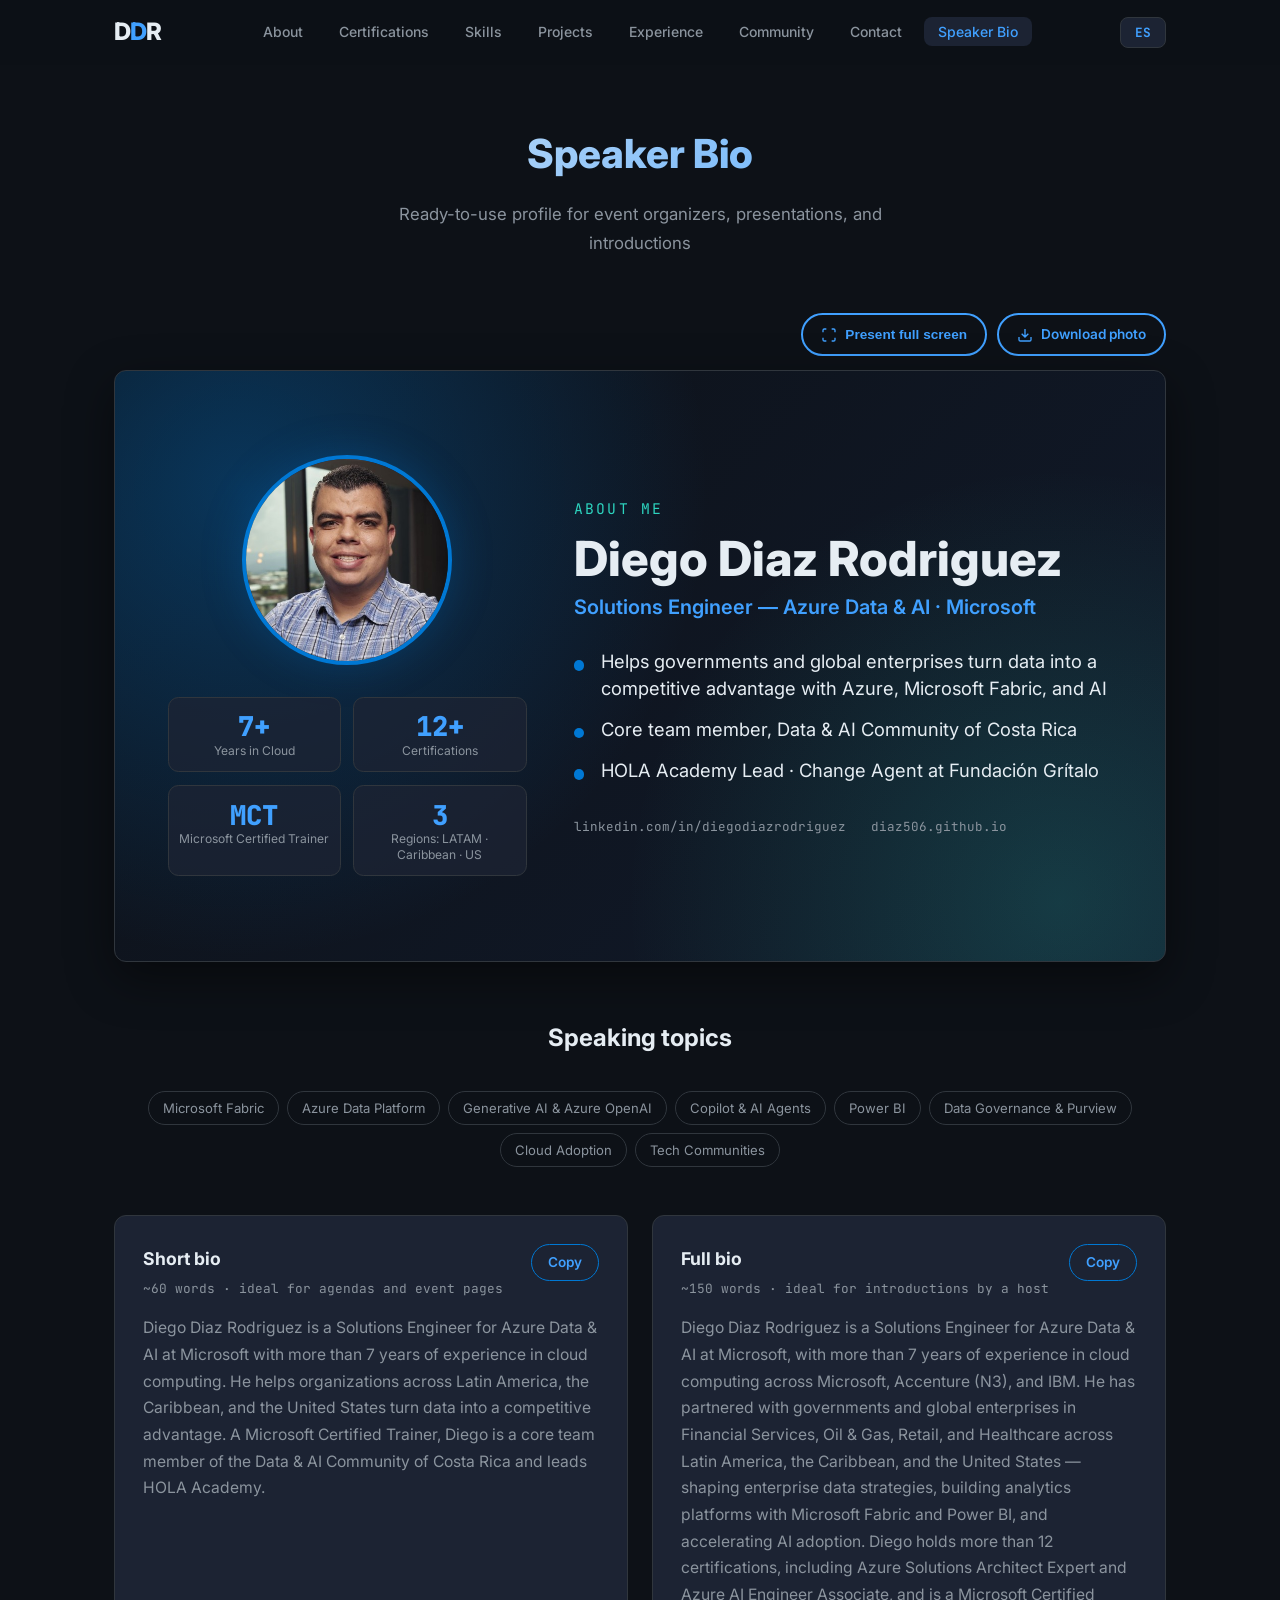
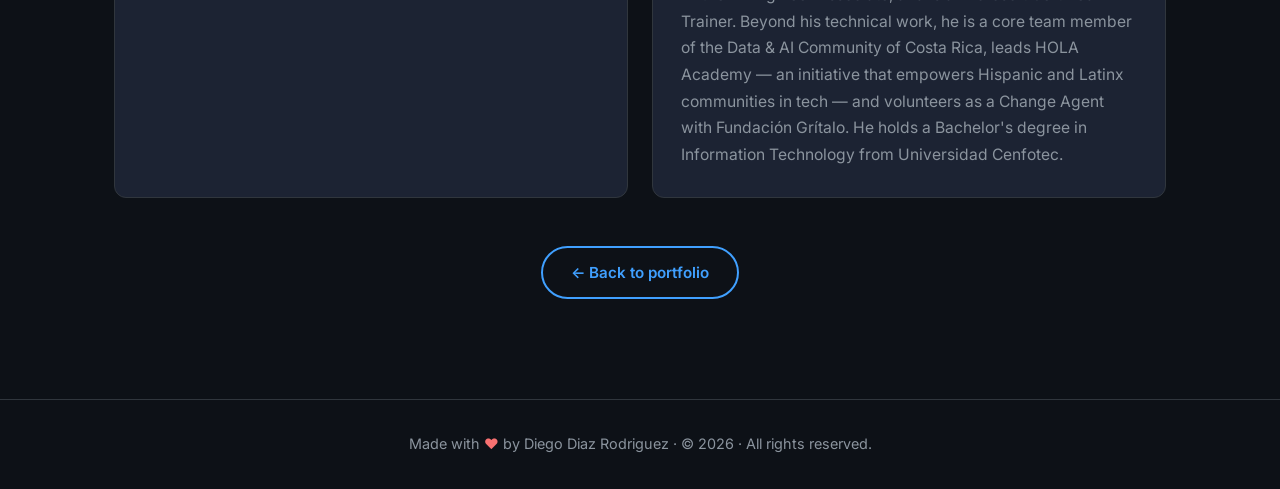
==== commit 031430f2: "Add coin-flip hero avatar (cartoon / real photo) and real photo on Speaker Bio - Hero avatar flips l" ====
--- a/bio.html
+++ b/bio.html
@@ -57,13 +57,17 @@
           <svg viewBox="0 0 24 24" width="16" height="16" fill="none" stroke="currentColor" stroke-width="2" aria-hidden="true"><path d="M8 3H5a2 2 0 0 0-2 2v3M21 8V5a2 2 0 0 0-2-2h-3M3 16v3a2 2 0 0 0 2 2h3M16 21h3a2 2 0 0 0 2-2v-3"/></svg>
           <span data-i18n="bio.fullscreen">Present full screen</span>
         </button>
+        <a href="assets/images/Photo.jpg" download="Diego-Diaz-Rodriguez.jpg" class="btn btn-outline btn-sm">
+          <svg viewBox="0 0 24 24" width="16" height="16" fill="none" stroke="currentColor" stroke-width="2" aria-hidden="true"><path d="M21 15v4a2 2 0 0 1-2 2H5a2 2 0 0 1-2-2v-4M7 10l5 5 5-5M12 15V3"/></svg>
+          <span data-i18n="bio.download_photo">Download photo</span>
+        </a>
       </div>
 
       <div class="bio-slide" id="bio-slide">
         <div class="bio-slide-inner">
           <div class="bio-slide-left">
             <div class="bio-slide-avatar">
-              <img src="assets/images/Avatar.jpeg" alt="Diego Diaz Rodriguez" />
+              <img src="assets/images/Photo.jpg" alt="Diego Diaz Rodriguez" />
             </div>
             <div class="bio-slide-stats">
               <div class="bio-stat"><span class="bio-stat-number" data-i18n="bio.stat1_number">7+</span><span class="bio-stat-label" data-i18n="bio.stat1_label">Years in Cloud</span></div>
--- a/css/style.css
+++ b/css/style.css
@@ -147,11 +147,34 @@
 .hero-avatar {
   margin: 0 auto 28px;
   width: 160px; height: 160px; border-radius: 50%;
+  perspective: 900px;
+  animation: float 6s ease-in-out infinite;
+}
+/* ── Coin flip (cartoon ⇄ real photo) ── */
+.coin {
+  position: relative; display: block; width: 100%; height: 100%;
+  padding: 0; border: 0; background: none; cursor: pointer; border-radius: 50%;
+  transform-style: preserve-3d;
+  transition: transform 0.9s cubic-bezier(0.34, 1.3, 0.5, 1);
+}
+.coin.flipped { transform: rotateY(180deg); }
+.coin-face {
+  position: absolute; inset: 0; border-radius: 50%; overflow: hidden;
+  backface-visibility: hidden; -webkit-backface-visibility: hidden;
   border: 3px solid var(--accent);
-  box-shadow: 0 0 40px var(--accent-glow), 0 0 80px rgba(0, 120, 212, 0.1);
-  overflow: hidden; animation: float 6s ease-in-out infinite;
-}
-.hero-avatar img { width: 100%; height: 100%; object-fit: cover; }
+  box-shadow: 0 0 40px var(--accent-glow), 0 0 80px rgba(0, 120, 212, 0.1),
+              inset 0 0 0 3px rgba(255, 255, 255, 0.08);
+}
+.coin-face::after { /* metallic shine sweeping across the coin */
+  content: ""; position: absolute; inset: 0; border-radius: 50%; pointer-events: none;
+  background: linear-gradient(115deg, transparent 35%, rgba(255,255,255,0.28) 50%, transparent 65%);
+  background-size: 250% 100%; background-position: 120% 0;
+  transition: background-position 0.9s ease;
+}
+.coin.flipped .coin-face::after, .coin:hover .coin-face::after { background-position: -20% 0; }
+.coin-back { transform: rotateY(180deg); border-color: var(--teal); }
+.coin-face img { width: 100%; height: 100%; object-fit: cover; }
+.coin:focus-visible { outline: 2px solid var(--accent-light); outline-offset: 6px; }
 @keyframes float {
   0%, 100% { transform: translateY(0); }
   50% { transform: translateY(-10px); }
@@ -505,6 +528,10 @@
   *, *::before, *::after { animation-duration: 0.01ms !important; animation-iteration-count: 1 !important; transition-duration: 0.01ms !important; }
   html { scroll-behavior: auto; }
   .reveal { opacity: 1; transform: none; }
+  /* No spin: simple cross-fade between the two photos */
+  .coin, .coin.flipped { transform: none; }
+  .coin-back { transform: none; opacity: 0; transition: opacity 0.3s !important; transition-duration: 0.3s !important; }
+  .coin.flipped .coin-back { opacity: 1; }
 }
 
 /* ═══════════════ SPEAKER BIO PAGE ═══════════════ */
@@ -513,7 +540,7 @@
 .bio-section .section-heading, .bio-section .section-subtitle { text-align: center; }
 .btn-sm { padding: 8px 18px; font-size: 0.85rem; }
 
-.bio-slide-toolbar { display: flex; justify-content: flex-end; margin-bottom: 14px; }
+.bio-slide-toolbar { display: flex; justify-content: flex-end; flex-wrap: wrap; gap: 10px; margin-bottom: 14px; }
 
 /* 16:9 slide — sizes scale with the slide's own width (container query units) */
 .bio-slide {
